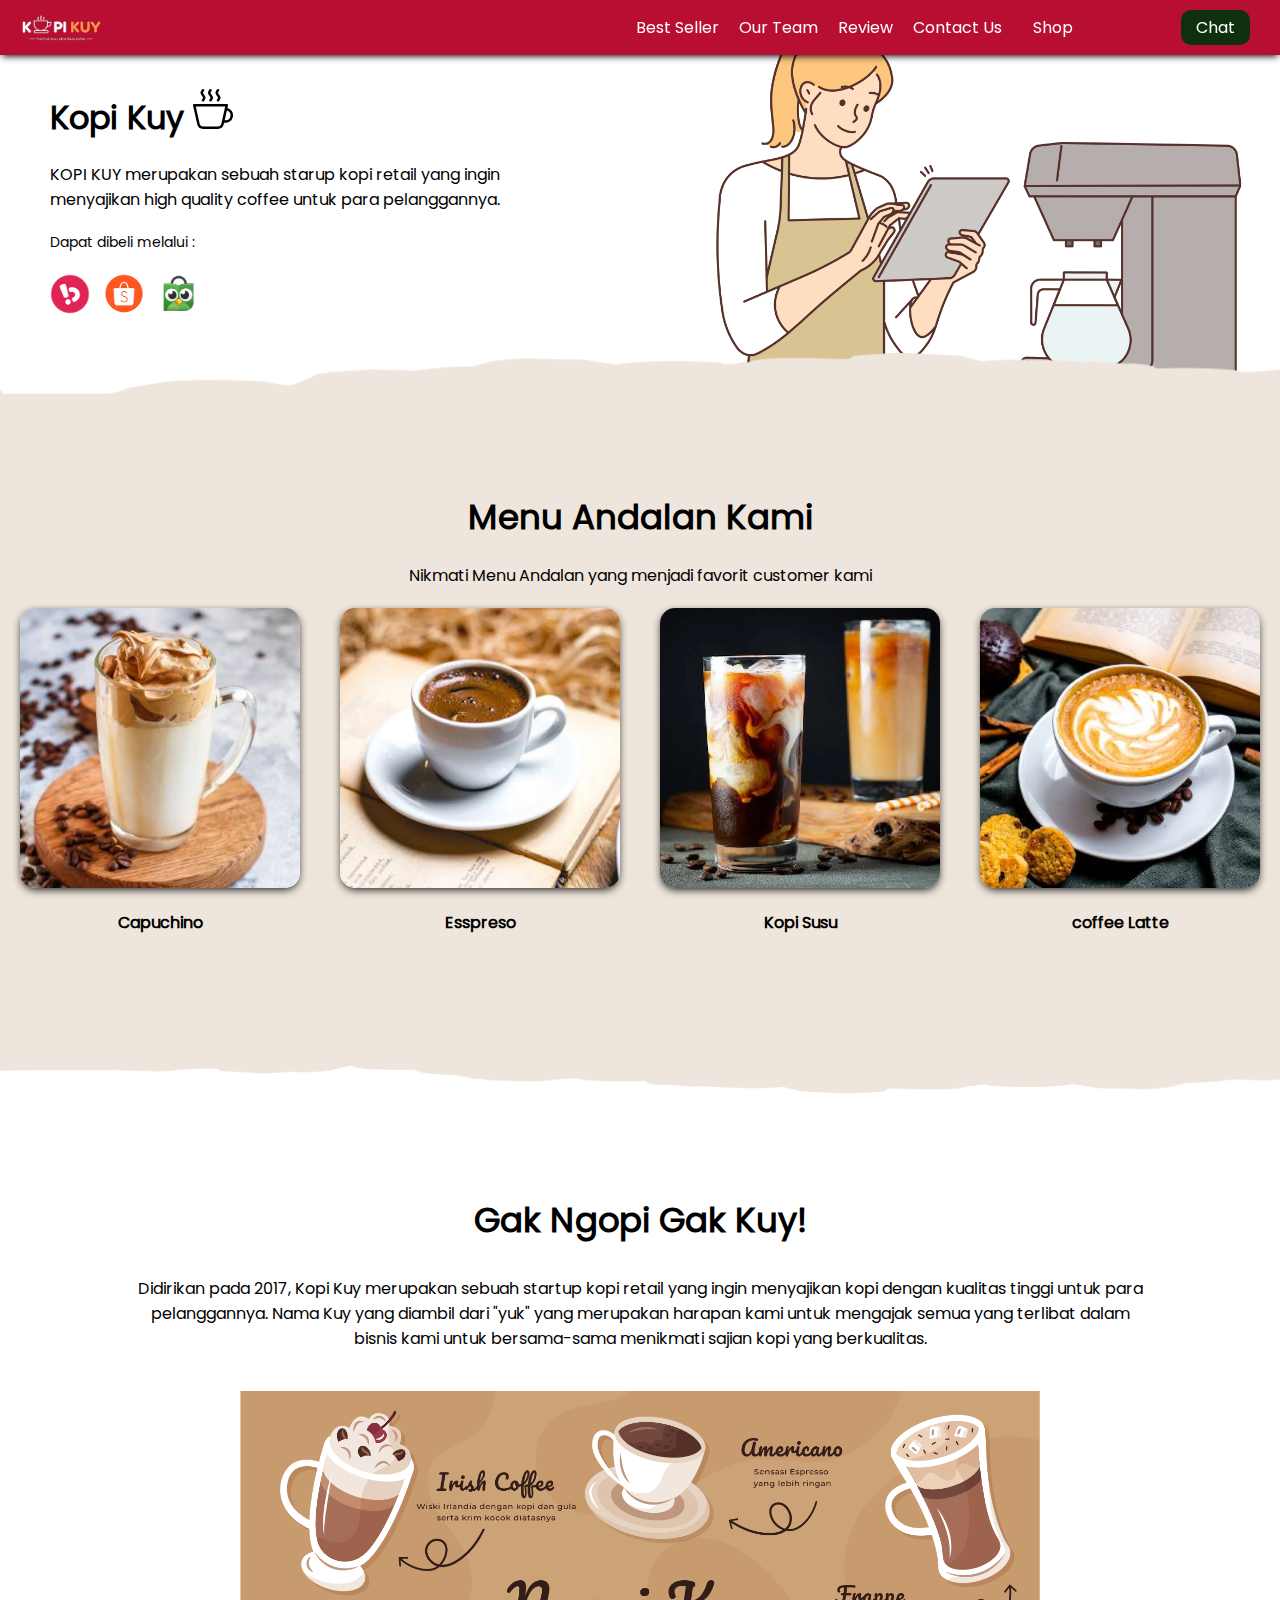
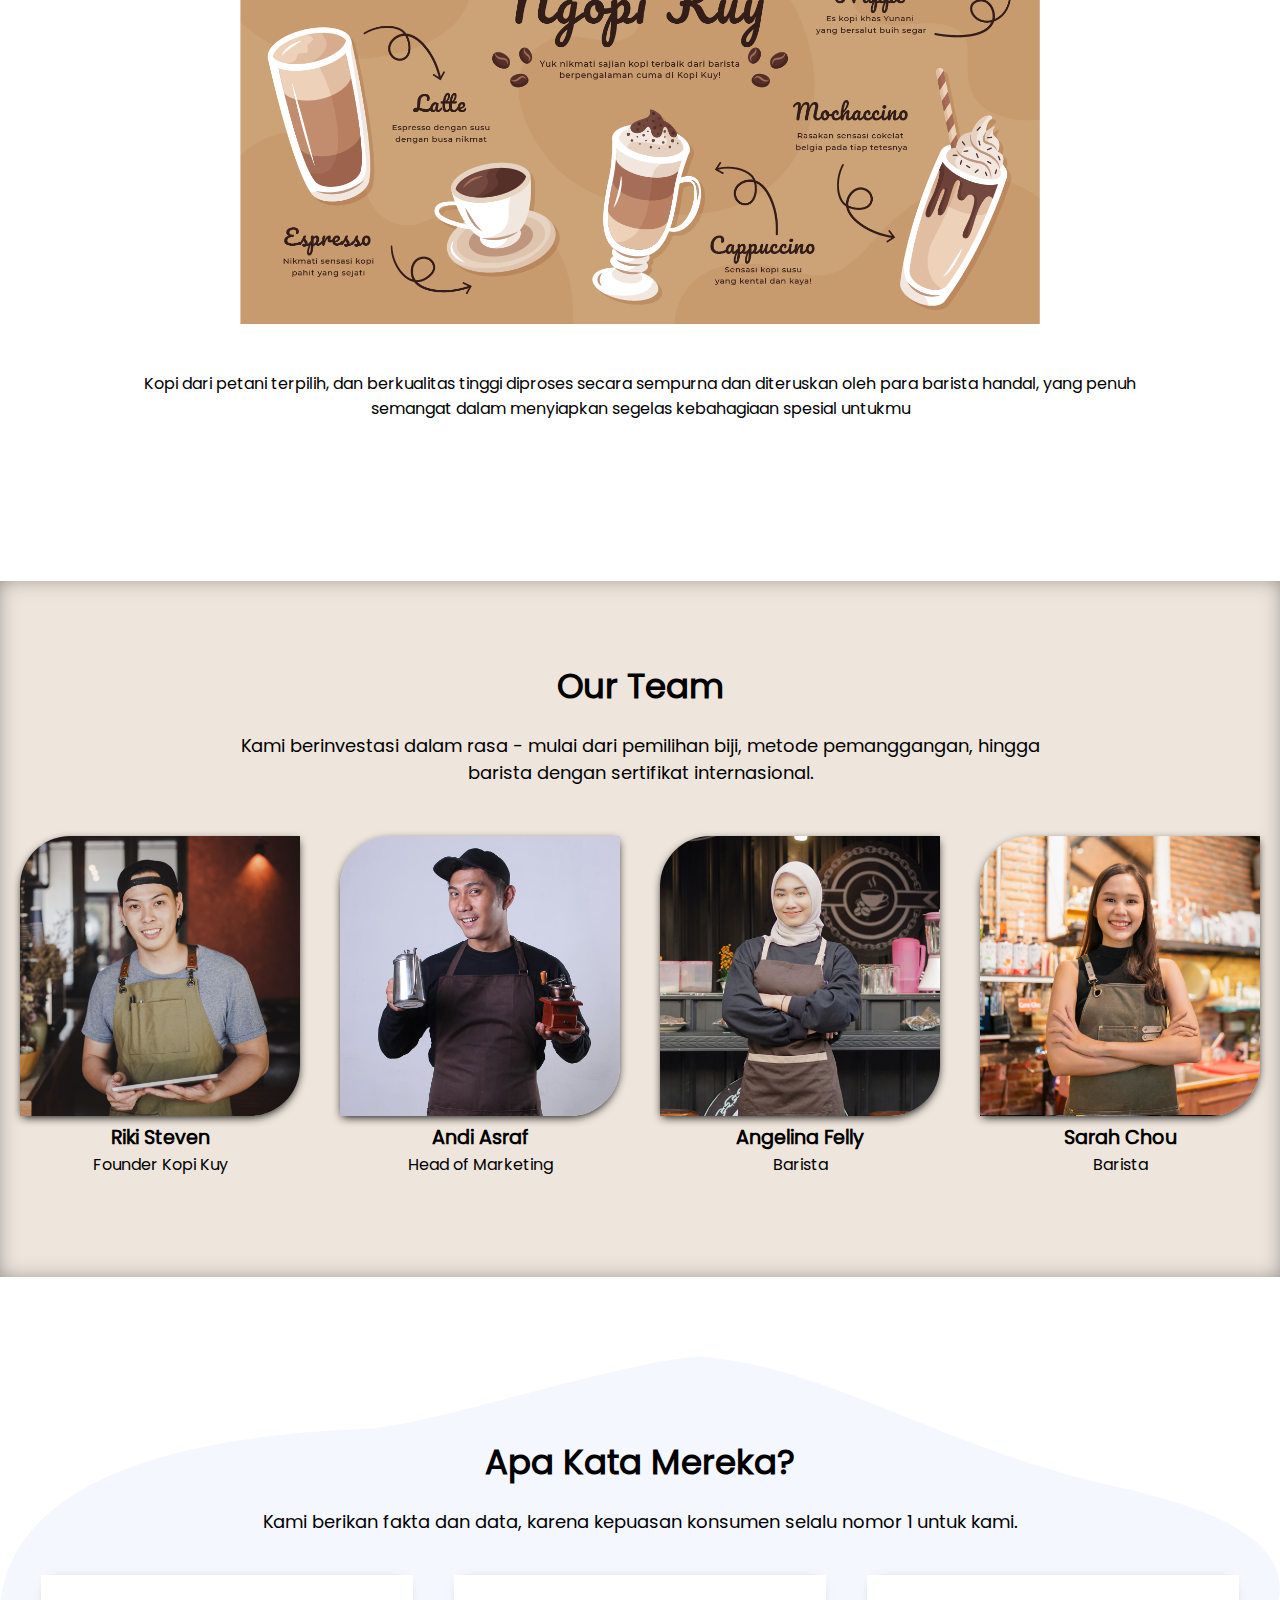
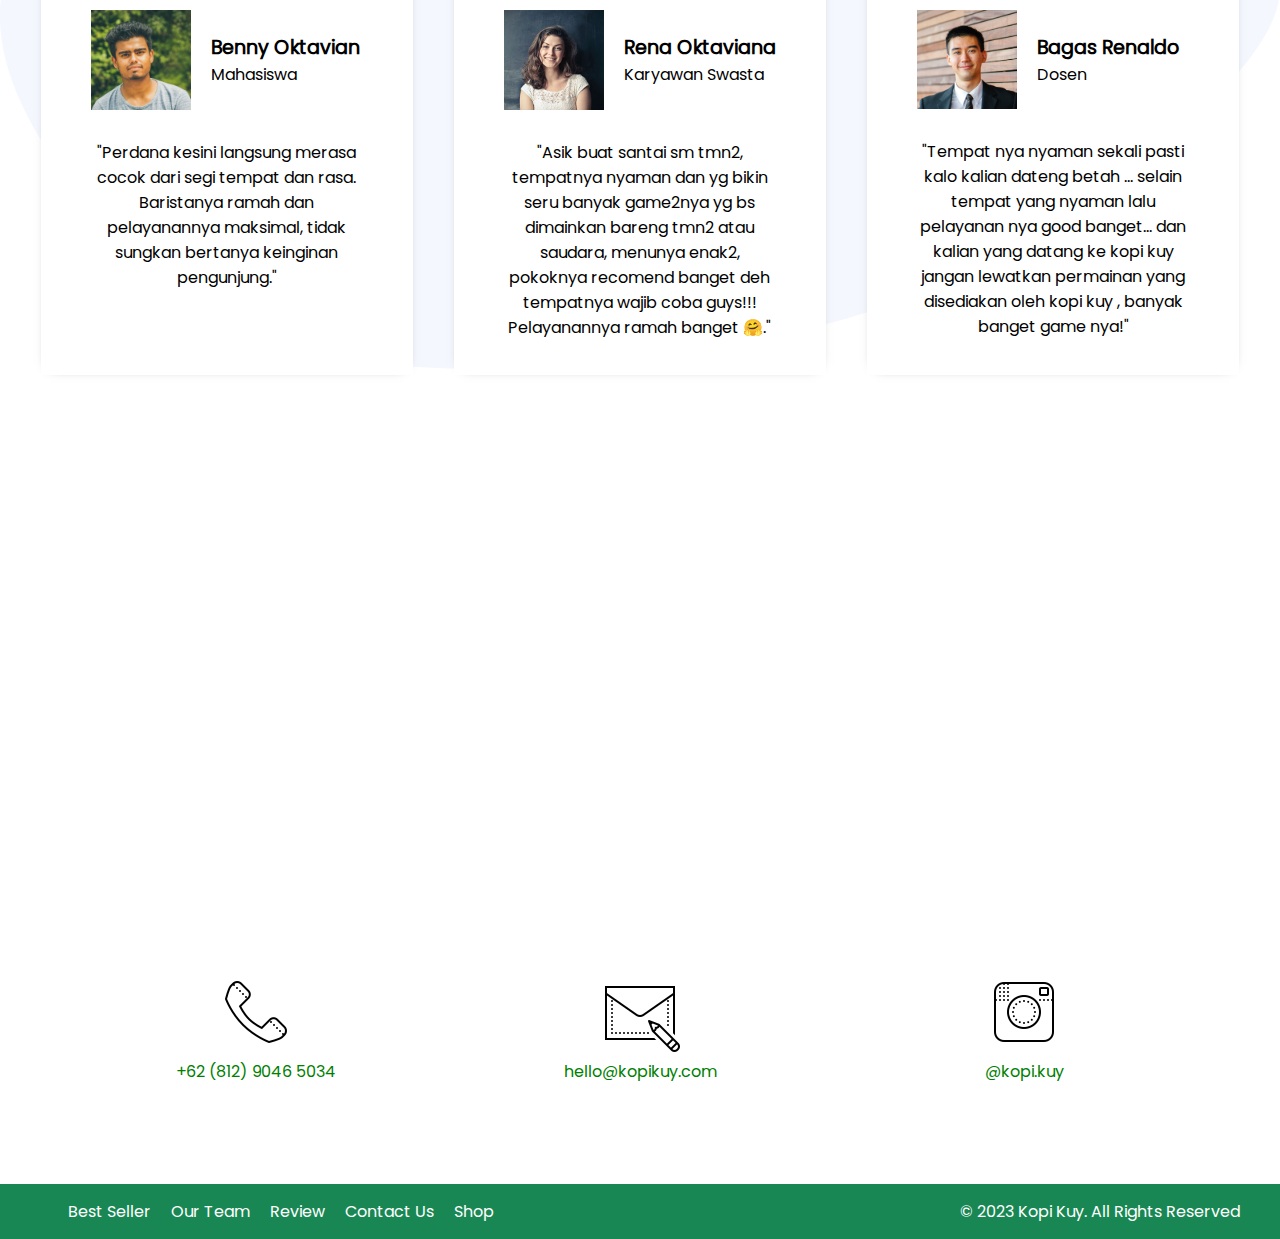
==== index.html @ 8372b451 "Add files via upload" ====
<!DOCTYPE html>
<html lang="id">

<head>
    <meta charset="UTF-8">
    <meta http-equiv="X-UA-Compatible" content="IE=edge">
    <meta name="viewport" content="width=device-width, initial-scale=1.0">
    <link rel="shortcut icon" href="images/favicon.ico" type="image/x-icon">
    <title>Website Kopi Kuy</title>
    <link rel="stylesheet" href="css/style.css">
</head>

<body>
    <nav>
        <div class="baris">
            <img class="logo" src="images/logo/logo_kuy.png">
            <div class="navigasi">
                <a href="#best-seller">Best Seller</a>
                <a href="#our-team">Our Team</a>
                <a href="#review">Review</a>
                <a href="#contact-us">Contact Us</a>
            </div>
            <a class="shop" href="produk.html">Shop</a>
            <a class="chat" href="https://wa.me/nomor_hp_anda_pakai_62" target="_blank">Chat</a>
        </div>
    </nav>

    <!--Tulis Kode Di Bawah Sini-->

<head>
    <div class="baris">
        <div class="col-kiri">

            <h1 class="judul-header">
                Kopi Kuy <img src="images/icon/icon_kopi.svg" alt="">
            </h1>

            <p class="judul-header">
                KOPI KUY merupakan sebuah starup kopi retail yang ingin menyajikan
                high quality coffee untuk para pelanggannya.
            </p>

            <p class="dapat-dibeli">
                Dapat dibeli melalui :
            </p>

            <div class="olshop">
                <img src="images/logo/logo_bukalapak.png" alt="">
                <img src="images/logo/logo_shopee.png" alt="">
                <img src="images/logo/logo_tokopedia.png" alt="">
            </div>
        
        </div>
        <img src="images/header/header5.png" alt="" class="col-kanan">
    </div>
</header>
<section id="best seller" class="best-seller">
    <h2 class="judul-best-seller">Menu Andalan Kami</h2>
    <p class="sub-judul-best-seller">Nikmati Menu Andalan yang menjadi favorit customer kami</p>

    <div class="baris">
        <div class="col-produk">
            <img src="images/produk/product_capuchino.jpg" alt="">
            <p class="nama-produk">Capuchino</p>
            </div>
        <div class="col-produk">
            <img src="images/produk/product_espresso.jpg" alt="">
            <p class="nama-produk">Esspreso</p>
            </div>
        <div class="col-produk">
            <img src="images/produk/product_kopi_susu.jpg" alt="">
            <p class="nama-produk">Kopi Susu</p>
            </div>
        <div class="col-produk">
            <img src="images/produk/product_latte.jpg" alt="">
            <p class="nama-produk">coffee Latte</p>
            </div>
        </div>
    </div>
</section>
<section id="about-us" class="about-us">
    <h2 class="judul-about-us">Gak Ngopi Gak Kuy!</h2>
    <p class="tentang-about-us">
        Didirikan pada 2017, Kopi Kuy merupakan sebuah startup kopi retail yang ingin menyajikan kopi
        dengan kualitas tinggi
        untuk para pelanggannya. Nama Kuy yang diambil dari "yuk" yang merupakan harapan kami untuk
        mengajak semua yang terlibat dalam bisnis kami untuk bersama-sama menikmati sajian kopi yang
        berkualitas.
    </p>
    <img src="images/aset_kopi_jumbo.png">
    <p class="penjelasan-about-us">
        Kopi dari petani terpilih, dan berkualitas tinggi diproses secara sempurna dan diteruskan
        oleh para barista handal,
        yang penuh semangat dalam menyiapkan segelas kebahagiaan spesial untukmu
    </p>
</section>
<section class="our-team" id="our-team">
    <h2 class="judul-team">Our Team</h2>
    <p class="subjudul-team">Kami berinvestasi dalam rasa - mulai dari pemilihan biji, metode pemanggangan,
        hingga barista dengan sertifikat internasional. </p>

    <div class="baris">
        <div class="col-team">
            <img src="images/team/team1.jpg">
            <h3>Riki Steven</h3>
            <p>Founder Kopi Kuy</p>
        </div>
        <div class="col-team">
            <img src="images/team/team2.jpg">
            <h3>Andi Asraf</h3>
            <p>Head of Marketing</p>
        </div>

        <div class="col-team">
            <img src="images/team/team3.jpg">
            <h3>Angelina Felly</h3>
            <p>Barista</p>
        </div>

        <div class="col-team">
            <img src="images/team/team4.jpg">
            <h3>Sarah Chou</h3>
            <p>Barista</p>
        </div>
    </div>
</section>

<section id="review" class="review">
    <h2 class="judul-review">Apa Kata Mereka?</h2>

    <p class="subjudul-review">Kami berikan fakta dan data, karena kepuasan konsumen selalu nomor 1 untuk kami.</p>

    <div class="baris">
        <div class="col-review">
            <div class="profile">
                <img src="images/customer/customer1.jpg">
                <div class="nama-profile">
                    <h3>Benny Oktavian</h3>
                    <p>Mahasiswa</p>
                </div>
            </div>
            <p class="testimoni">"Perdana kesini langsung merasa cocok dari segi tempat dan rasa. Baristanya ramah
                dan pelayanannya maksimal, tidak sungkan bertanya keinginan pengunjung."</p>
        </div>
        <div class="col-review">
            <div class="profile">
                <img src="images/customer/customer2.jpg">
                <div class="nama-profile">
                    <h3>Rena Oktaviana</h3>
                    <p>Karyawan Swasta</p>
                </div>
            </div>
            <p class="testimoni">"Asik buat santai sm tmn2, tempatnya nyaman dan yg bikin seru banyak game2nya yg bs
                dimainkan bareng tmn2 atau saudara, menunya enak2, pokoknya recomend banget deh
                tempatnya wajib coba guys!!! Pelayanannya ramah banget 🤗."</p>
        </div>
        <div class="col-review">
            <div class="profile">
                <img src="images/customer/customer3.jpg">
                <div class="nama-profile">
                    <h3>Bagas Renaldo</h3>
                    <p>Dosen</p>
                </div>
            </div>
            <p class="testimoni">"Tempat nya nyaman sekali pasti kalo kalian dateng betah ... selain tempat yang
                nyaman lalu pelayanan nya good banget... dan kalian yang datang ke kopi kuy jangan
                lewatkan permainan yang disediakan oleh kopi kuy , banyak banget game nya!"</p>
        </div>
    </div>
</section>

<section class="contact-us" id="contact-us">
    <iframe
        src="https://www.google.com/maps/embed?pb=!1m14!1m8!1m3!1d7932.741866032694!2d106.668581!3d-6.214715!3m2!1i1024!2i768!4f13.1!3m3!1m2!1s0x2e69f9912c7f297b%3A0xe5a3a671dae861ab!2sKopi%20kuy!5e0!3m2!1sid!2sid!4v1680617229460!5m2!1sid!2sid"
        width="100%" height="300" style="border:0;" allowfullscreen="" loading="lazy"
        referrerpolicy="no-referrer-when-downgrade"></iframe>
    <div class="baris">
        <div class="col-kontak">
            <img src="images/icon/icon_phone.png">
            <p>+62 (812) 9046 5034</p>
        </div>
        <div class="col-kontak">
            <img src="images/icon/icon_mail.png">
            <p>hello@kopikuy.com</p>
        </div>
        <div class="col-kontak">
            <img src="images/icon/icon_instagram.png">
            <a href="https://instagram.com" role="button">
                <p>@kopi.kuy</p>
            </a>
        </div>
    </div>
</section>

<footer>
    <div class="baris">
        <div class="navigasi">
            <a href="#best-seller">Best Seller</a>
            <a href="#our-team">Our Team</a>
            <a href="#review">Review</a>
            <a href="#contact-us">Contact Us</a>
            <a href="produk.html">Shop</a>
        </div>
        <p class="copyright">© 2023 Kopi Kuy. All Rights Reserved</p>
    </div>
</footer>



</body>

</html>
    <!--Kode Selesai-->

</body>

</html>
---- css/style.css ----
/* Pengaturan Global */

/* Mendaftarkan font ke dalam CSS, dan memberi nama family */
@font-face {
   font-family: 'Poppins';
   src: url(../fonts/poppins.woff2);
}

* {
   box-sizing: border-box;
   margin: 0;
   padding: 0;
}

html {
   /* agar scroll ketika klik pada navigasi menjadi halus */
   scroll-behavior: smooth;
}

body {
   /* mendaftarkan semua teks pada body menjadi family Poppins */
   font-family: 'Poppins';
}

a {
   /* menghilangkan garis bawah pada link */
   text-decoration: none;

   /* menghilangkan warna bawaan pada link */
   color: unset;
}

h2 {
   /* mengatur ukuran huruf ke 34 pixel */
   font-size: 34px;
}

h3 {
   /* mengatur ukuran huruf ke 1.2rem */
   font-size: 1.2rem;
}

h1,
h2,
h3 {
   /* mengatur tebal huruf */
   font-weight: bold;
}

img {
   /* 
      mengatur agar semua elemen img memiliki panjang maksimal 100% agar
      tidak besar gambar tidak melebihi layar ataupun pembungkus
   */
   max-width: 100%;
}

/* Navigasi */

nav {
   /* background-color mengatur warna latar belakang */
   background-color: rgb(11, 74, 248);

   /* penulisan 2 background-color seperti ini akan mengabaikan penulisan sebelumnya */
   background-color: #b80e32;

   /* box-shadow membuat efek bayangan */
   box-shadow: 0 3px 7px -2px #000;

   /* width mengatur panjang elemen */
   width: 100%;
   padding-top: 10px;
   padding-bottom: 10px;

   /* position mengatur posisi elemen, static untuk biasa, fixed untuk efek menempel */
   position: fixed;

   /* Nilai z-index semakin besar, maka elemen akan semakin di depan */
   z-index: 500;
}

/* 
   PERHATIKAN bahwa dalam mengatur elemen, nama elemen langsung ditulis
   sedangkan untuk mengatur class, dibutuhkan tanda titik (.) terlebih dulu
   img {} berarti elemen dengan tag img, 
   sedangkan .img artinya elemen dengan kelas img   
*/

.baris {
   /* 
      display: flex memiliki pengaturan yang dapat mengatur agar elemen
      di dalamnya memiliki ukuran yang fleksibel
   */
   display: flex;

   /* 
      align-items: center mengatur elemen di dalamnya rata tengah vertikal
   */
   align-items: center;

   /* 
      justify-content: center mengatur elemen di dalamnya rata tengah horizontal
   */
   justify-content: center;

   /* 
      flex-wrap: wrap mengatur agar jika panjang elemen berlebih, maka elemen
      akan otomatis diletakan di baris baru
   */
   flex-wrap: wrap;
}

section {
   /* text-align mengatur rata tulisan, bisa bernilai: left, right, center, justify */
   text-align: center;
}

.logo {
   /* height mengatur tinggi elemen */
   height: 30px;
   margin-left: 20px;
}

.navigasi {
   margin-left: auto;
   margin-right: 15px;
}

.navigasi a,
.shop {
   color: #fff;
   padding-left: 8px;
   padding-right: 8px;
}

.shop {
   margin-right: 100px;
}

.chat {
   margin-right: 30px;
   background-color: rgb(14, 48, 14);
   color: #fff;
   padding-top: 5px;
   padding-right: 15px;
   padding-bottom: 5px;
   padding-left: 15px;
   border-radius: 10px;
}


/* HEADER */


header,
section {
   /*
    padding mengatur jarak ke dalam
    pada padding dan margin ditambahkan top / right / bottom / top 
    untuk mengatur jarak masing-masing 
   */
   padding-top: 80px;
   padding-bottom: 80px;

   /* margin mengatur jarak ke luar */
   margin-bottom: 80px;
}

/* penulisan CSS dapat digabung dengan beberapa elemen */
.col-kiri,
.col-kanan {
   /* width mengatur panjang elemen. 50% artinya setengah ukuran pembungkus */
   width: 50%;
}

.col-kiri {
   padding-left: 50px;
   padding-right: 120px;
}

.judul-header {
   margin-bottom: 20px;
}

.subjudul-header {
   /* font-size digunakan untuk mengatur ukuran huruf */
   font-size: 18px;
}

.dapat-dibeli {
   margin-top: 20px;
   margin-bottom: 20px;
   font-size: 14px;
}

.olshop img {
   width: 40px;

   /* height digunakan untuk mengatur tinggi elemen */
   height: auto;
   margin-right: 10px;
}

/* Best Seller */

.best-seller {
   position: relative;

   /* background-color mengatur warna latar belakang elemen */
   background-color: #EEE6DC;
}

/* 
terkait position, after, dan before memerlukan pemahaman mendalam
terkait layout pada CSS untuk dapat memahami secara penuh 
*/

.best-seller::before,
.best-seller::after {
   position: absolute;
   content: "";
   width: 100%;
   height: 76px;

   /* background-image untuk menambahkan gambar sebagai background */
   background-image: url(../images/garis-atas.png);

   /*background-size agar gambar latar menyesuaikan tinggi / panjang elemen */
   background-size: cover;

   top: -60px;
   left: 0;
}

.best-seller::after {
   height: 60px;
   background-image: url(../images/garis-bawah.png);
   top: unset;
   bottom: -60px;
}

.judul-best-seller {
   margin-bottom: 20px;
}

.subjudul-best-seller {
   font-size: 18px;
   margin-bottom: 40px;
}

.col-produk {
   /* 
      Penulisan padding dan margin seperti padding:20px ini penulisan singkat 
      yang berarti top, right, bottom, left nilainya sama, yaitu 20px 
   */
   padding: 20px;
   width: 25%;
}

.col-produk img {
   /* transition membuat animasi transisi dari perubahan style, 0.3s berarti 0.3 detik */
   transition: all 0.3s ease;

   /* border-radius  Membuat sudut membulat */
   border-radius: 15px;

   /* box-shadow membuat efek bayangan */
   box-shadow: 0 3px 10px -2px #000;
}

/* :hover akan dijalankan saat mouse ada di atas elemen */
.col-produk img:hover {

   /* membuat transformasi, bisa berupa scale(1.05), rotate(180deg), translateY(-50px), dsb */
   transform: scale(0.9);
   border-radius: 50%;
}

.nama-produk {
   margin-top: 15px;
   font-weight: bold;
}

/* About US */

.about-us {
   /* max-width: 80%; mengatur panjang maksimal elemen tidak boleh melebihi 80% layar */
   max-width: 80%;

   /* margin-left dan margin-right auto akan membuat posisi elemen berada di tengah */
   margin-left: auto;
   margin-right: auto;
}

.judul-about-us {
   margin-bottom: 30px;
}

/* 
   penulisan .about-us img {} berarti mengatur elemen img 
   yang ada di dalam elemen dengan kelas about-us 
   harap perhatikan .about-us dan image dipisahkan spasi
   penulisan class diawali titik (.) penulisan elemen tidak
*/
.about-us img {
   /* 
      Penulisan width: 800px dan max-width: 100% mengatur agar
      elemen memiliki panjang 800px namun tidak boleh melebihi 100% ukuran layar
   */
   width: 800px;
   max-width: 100%;
}

.tentang-about-us {
   margin-bottom: 40px;
}

.penjelasan-about-us {
   margin-top: 40px;
}

/* OUR TEAM */

.our-team {
   background-color: #EEE6DC;
   box-shadow: inset 0px 0px 23px -6px #707070;
}

.judul-team {
   margin-bottom: 20px;
}

.subjudul-team {
   margin-bottom: 30px;
   font-size: 18px;
   width: 800px;
   max-width: 90%;
   margin-left: auto;
   margin-right: auto;
}

.col-team {
   width: 25%;
   padding: 20px;
}

.col-team img {
   box-shadow: 0 3px 10px -2px #000;
   border-radius: 50px 0px 50px 0px;
}


/* REVIEW */

.review {
   background-image: url(../images/bg-review.svg);
   /* 
      background-size: contain;
      membuat gambar latar belakang tidak terpotong
   */
   background-size: contain;

   /* 
      background-repeat: no-repeat;
      membuat gambar latar belakang tidak diulang (duplikat)
   */
   background-repeat: no-repeat;
   padding-left: 20px;
   padding-right: 20px;
}

.judul-review {
   margin-bottom: 20px;
}

.subjudul-review {
   margin-bottom: 40px;
   font-size: 18px;
}

.review .baris {
   justify-content: space-around;
   /* align-items: stretch; membuat tinggi elemen di dalam .review .baris seragam */
   align-items: stretch;
}

.col-review {
   width: 30%;
   padding: 35px 50px;
   box-shadow: 0px 0px 12px -10px #000;
   background-color: #fff;
}

.profile {
   display: flex;
   margin-bottom: 30px;
   align-items: center;
}

/* mengatur elemen img yang ada di dalam class(.) profile */
.profile img {
   width: 100px;
   margin-right: 20px;
}

.profile .nama-profile {
   text-align: left;
}

/* CONTACT US */
.contact-us {
   margin-bottom: 20px;
}

.col-kontak {
   width: 30%;
   margin-top: 50px;
   /* color mengatur warna tulisan */
   color: green;
}

/* FOOTER */

footer {
   background-color: #198754;
   padding-top: 15px;
   padding-bottom: 15px;
   color: #fff;
   padding-right: 40px;
   padding-left: 40px;
}

footer .navigasi {
   margin-left: 20px;
   margin-right: auto;
}

/* UNTUK RESPONSIF DI BAWAH */

@media (max-width:800px) {

   .navigasi {
      display:none;
   }
   
   .logo {
      mragin-right:auto;
   }

   .shop {
      margin-right: 35px;
      colour: red;
   }

   .col-kiri {
      width : 100% ;
      text-align: center;
      padding: 20px ;
   }

   .col-kanan {
      width: 100%;
   }
   
   .col-produk {
      width : 50%;
   }

   .col-team {
      width : 50%;
   }

   .col-review {
      width : 100% ;
      margin-bottom ; 30px;
   }

   .col-kontak {
      width : 50px;
   }
}
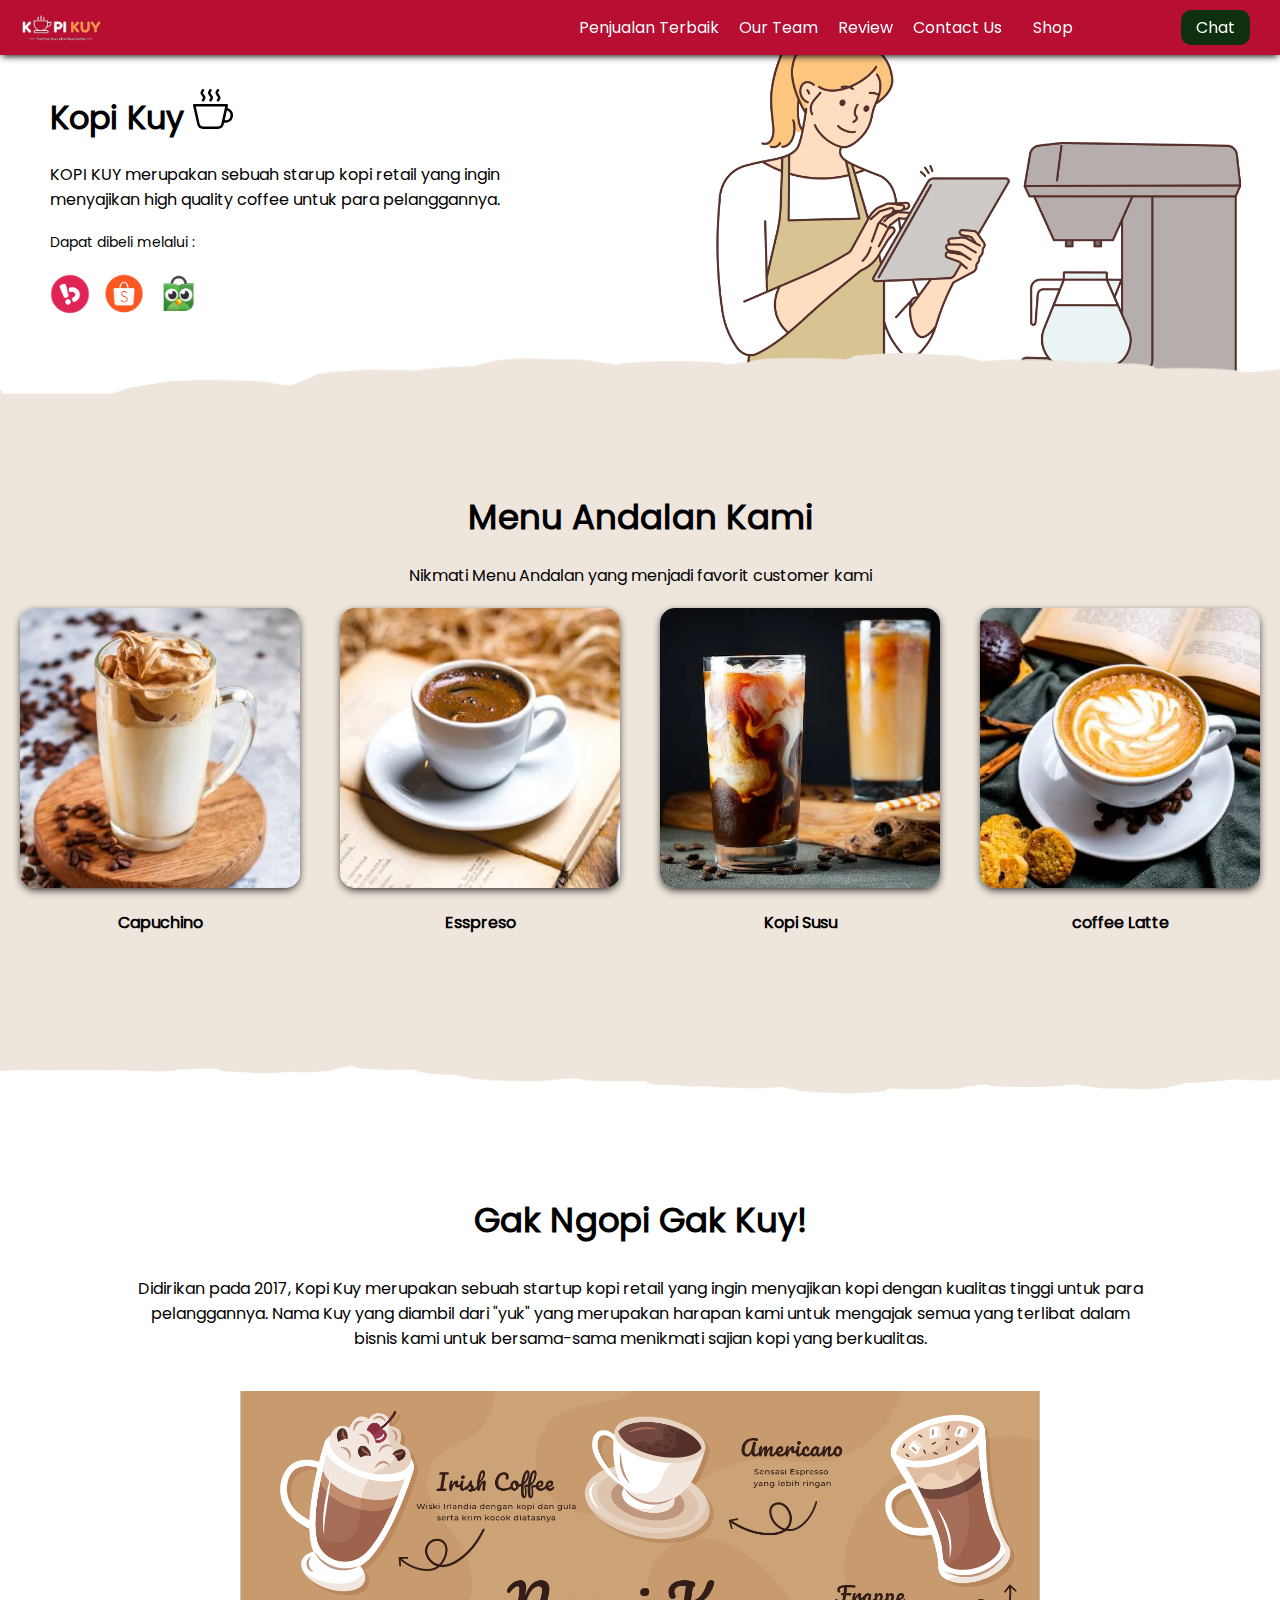
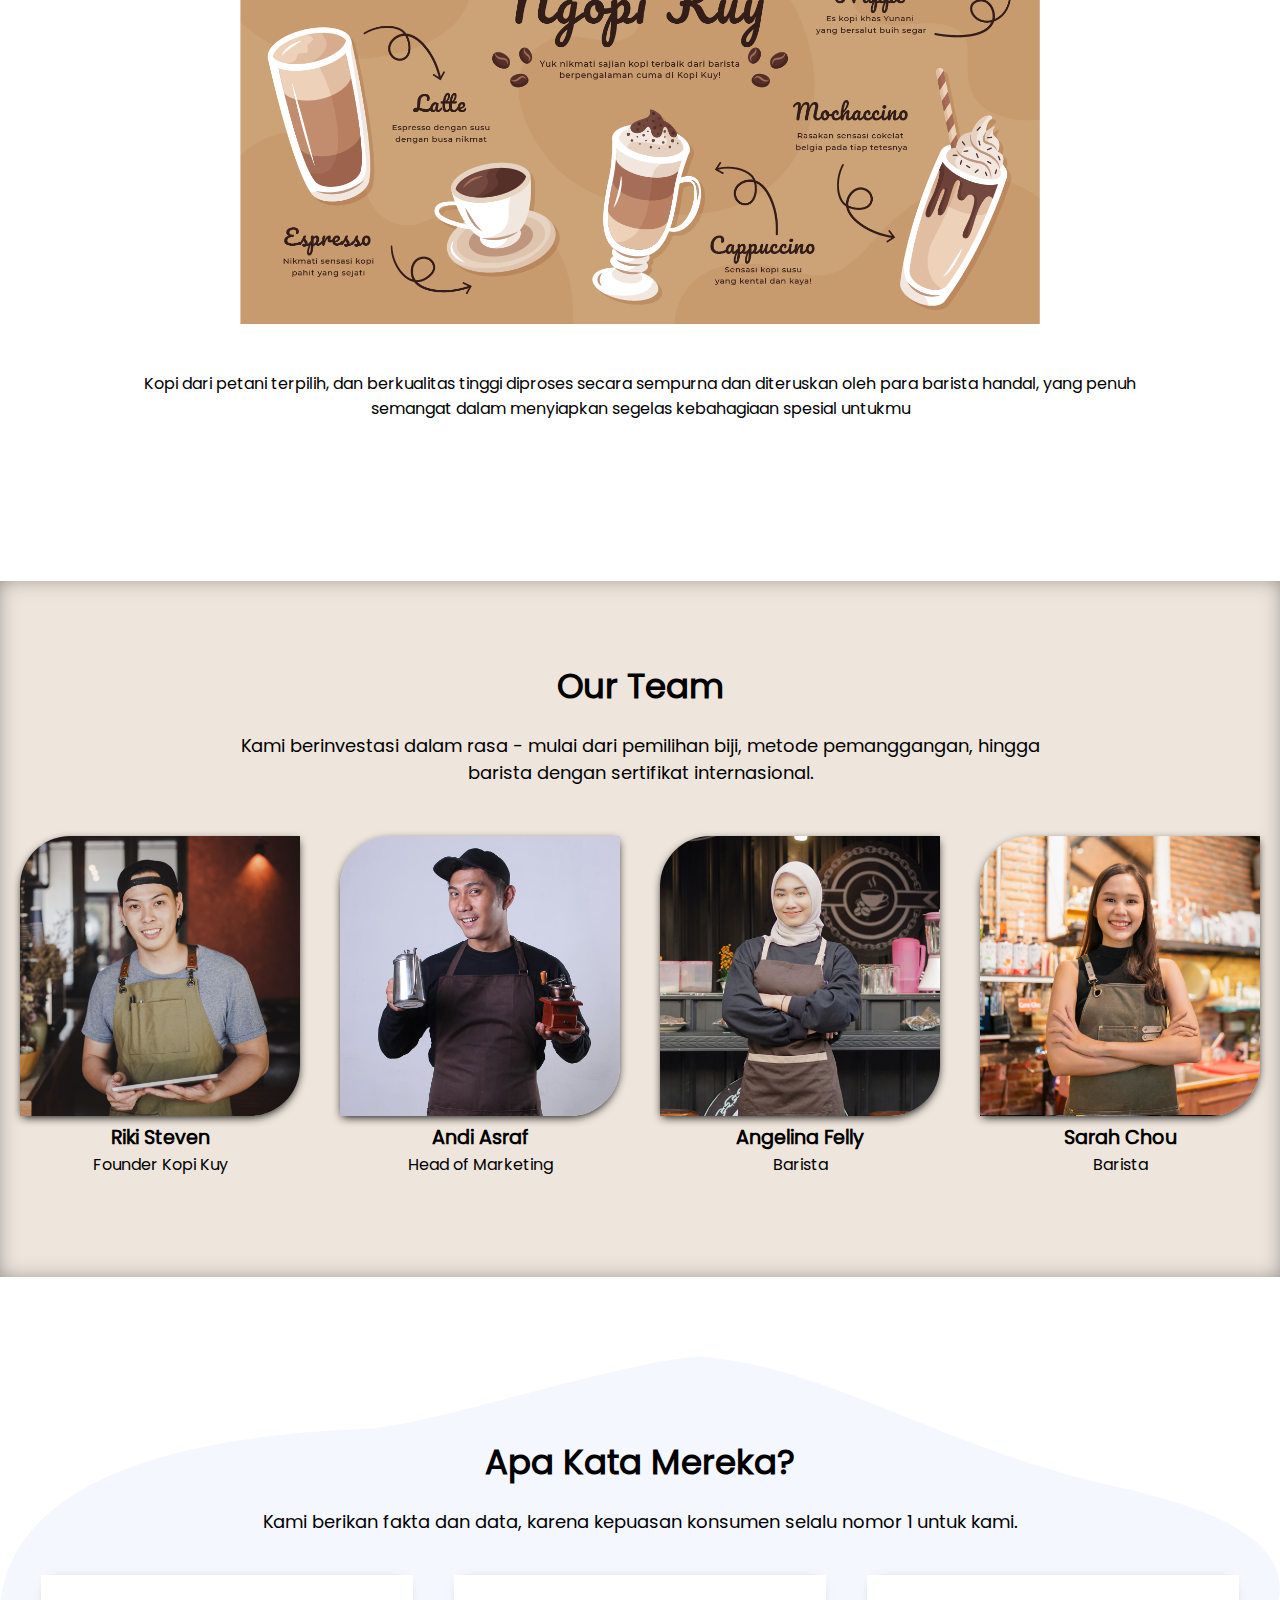
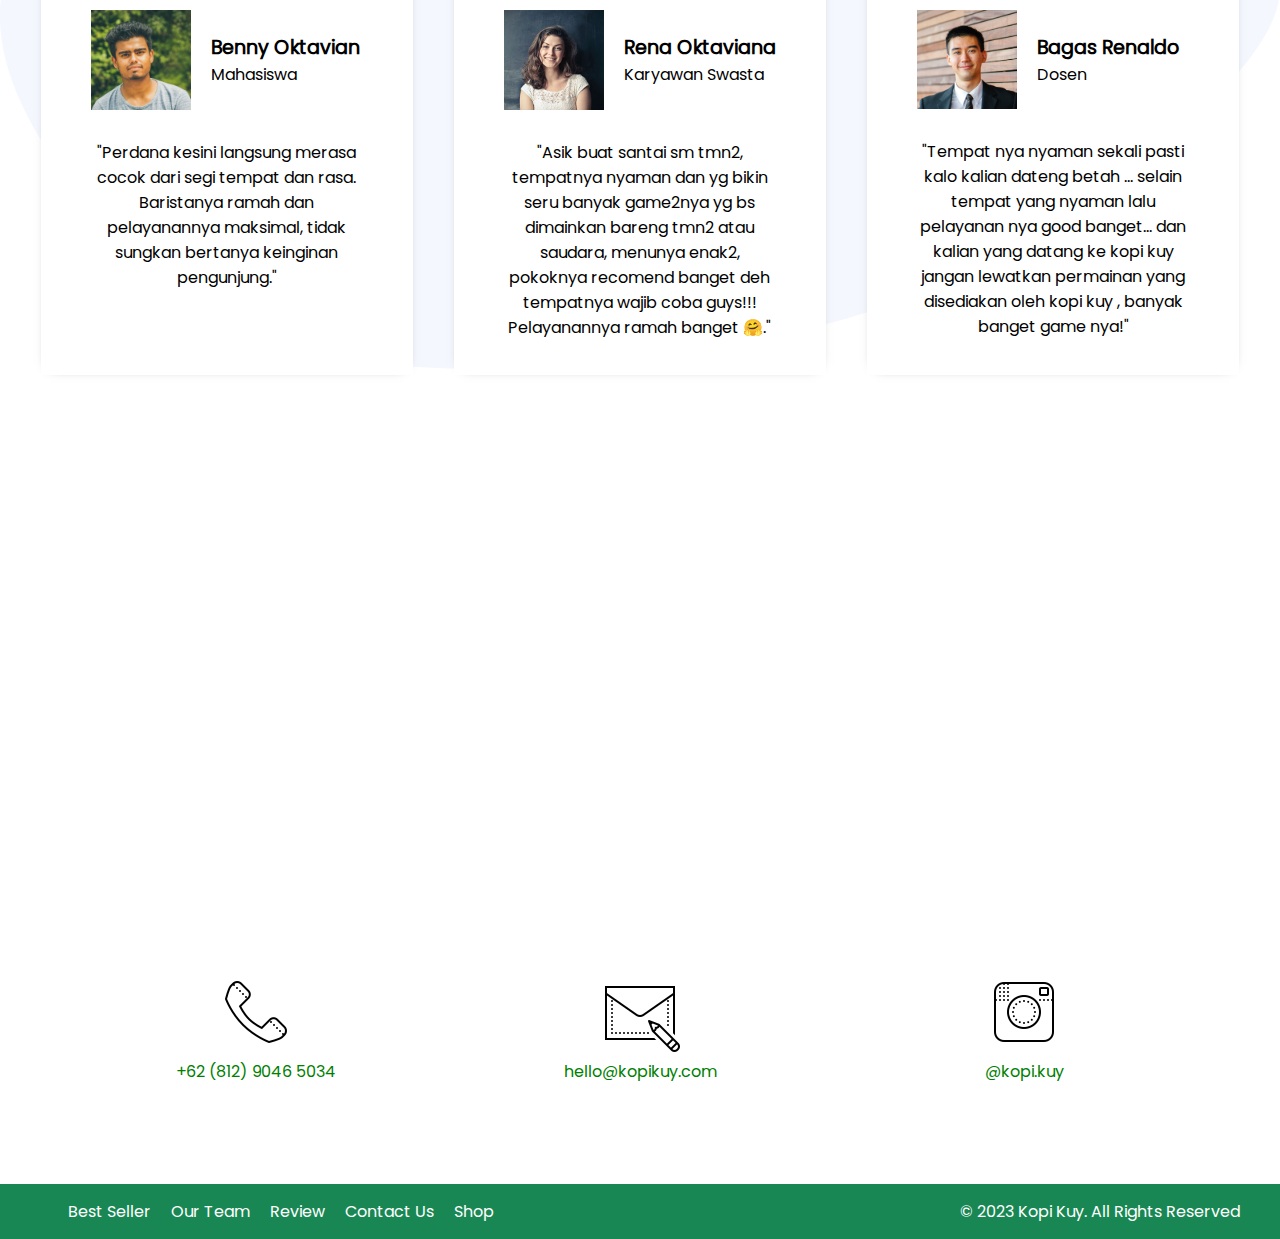
==== commit 1a21f58a: "Penjualan Terbaik" ====
--- a/index.html
+++ b/index.html
@@ -15,7 +15,7 @@
         <div class="baris">
             <img class="logo" src="images/logo/logo_kuy.png">
             <div class="navigasi">
-                <a href="#best-seller">Best Seller</a>
+                <a href="#best-seller">Penjualan Terbaik</a>
                 <a href="#our-team">Our Team</a>
                 <a href="#review">Review</a>
                 <a href="#contact-us">Contact Us</a>
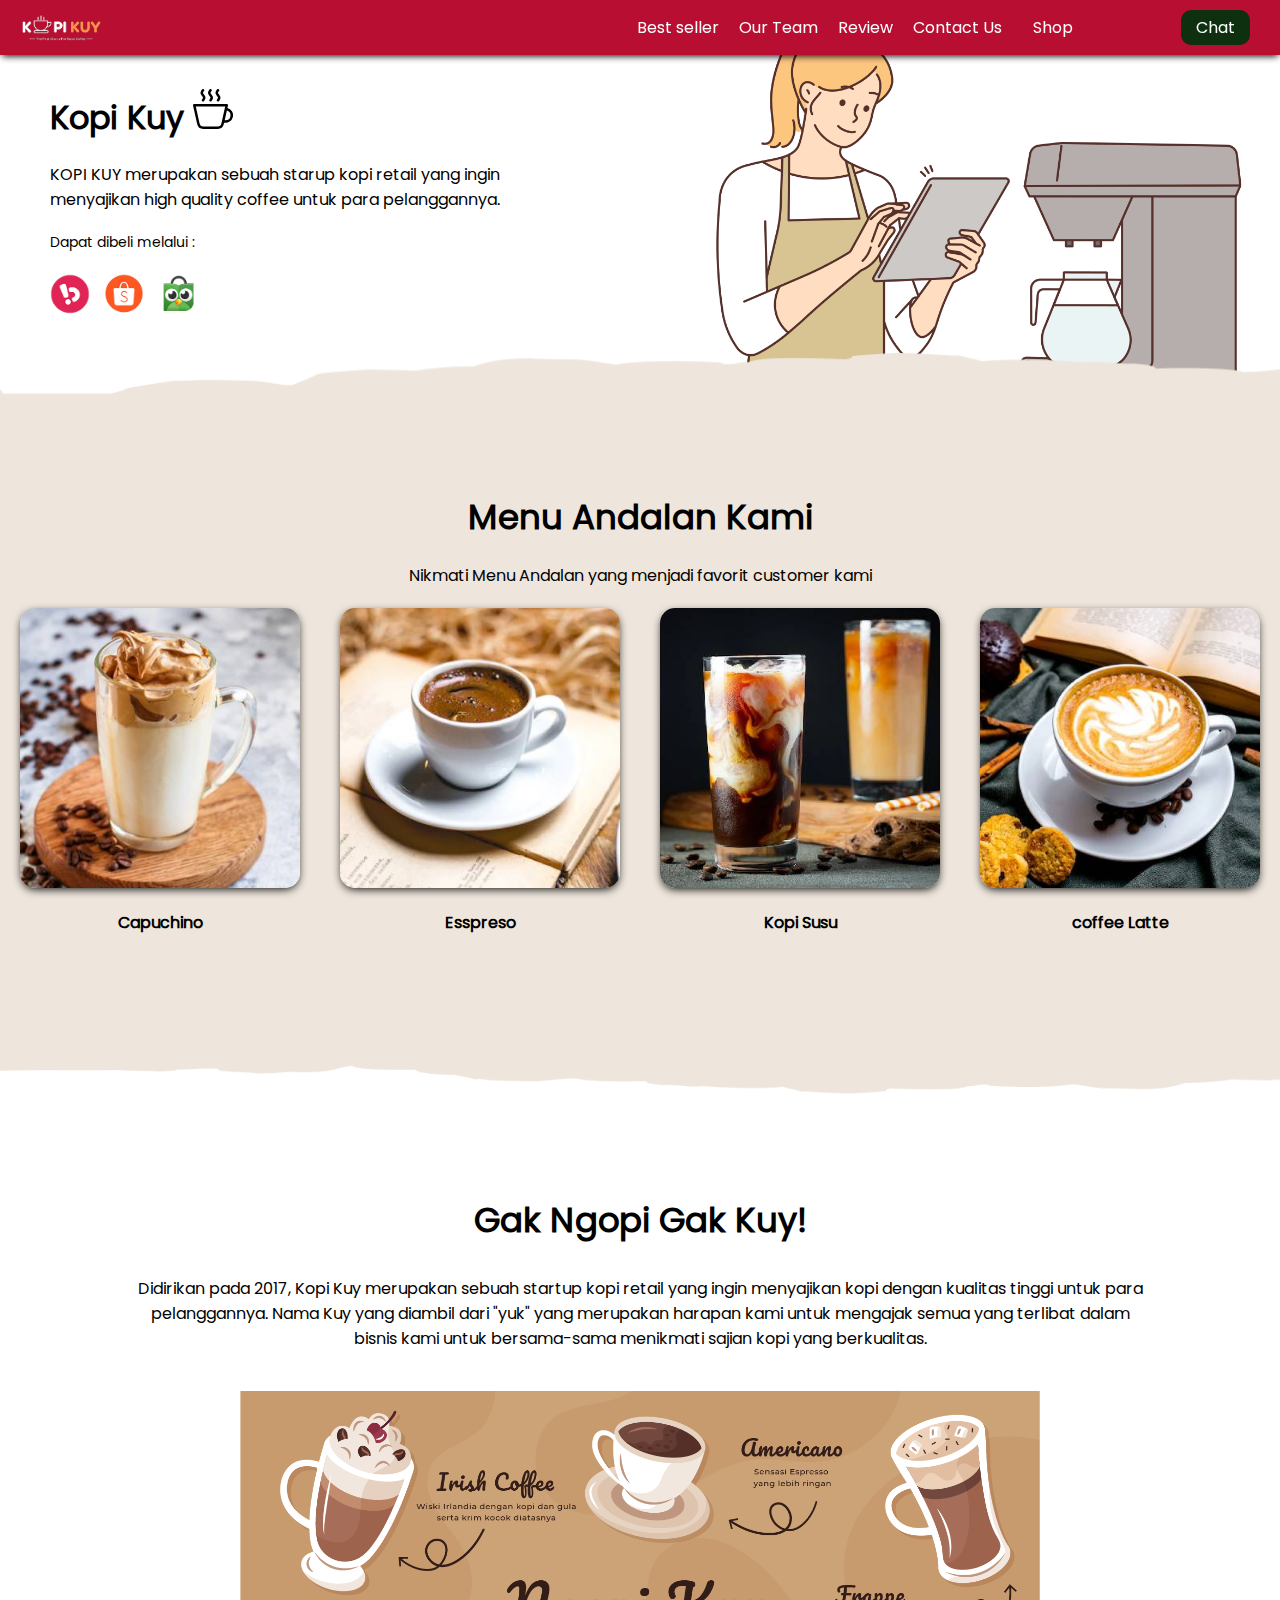
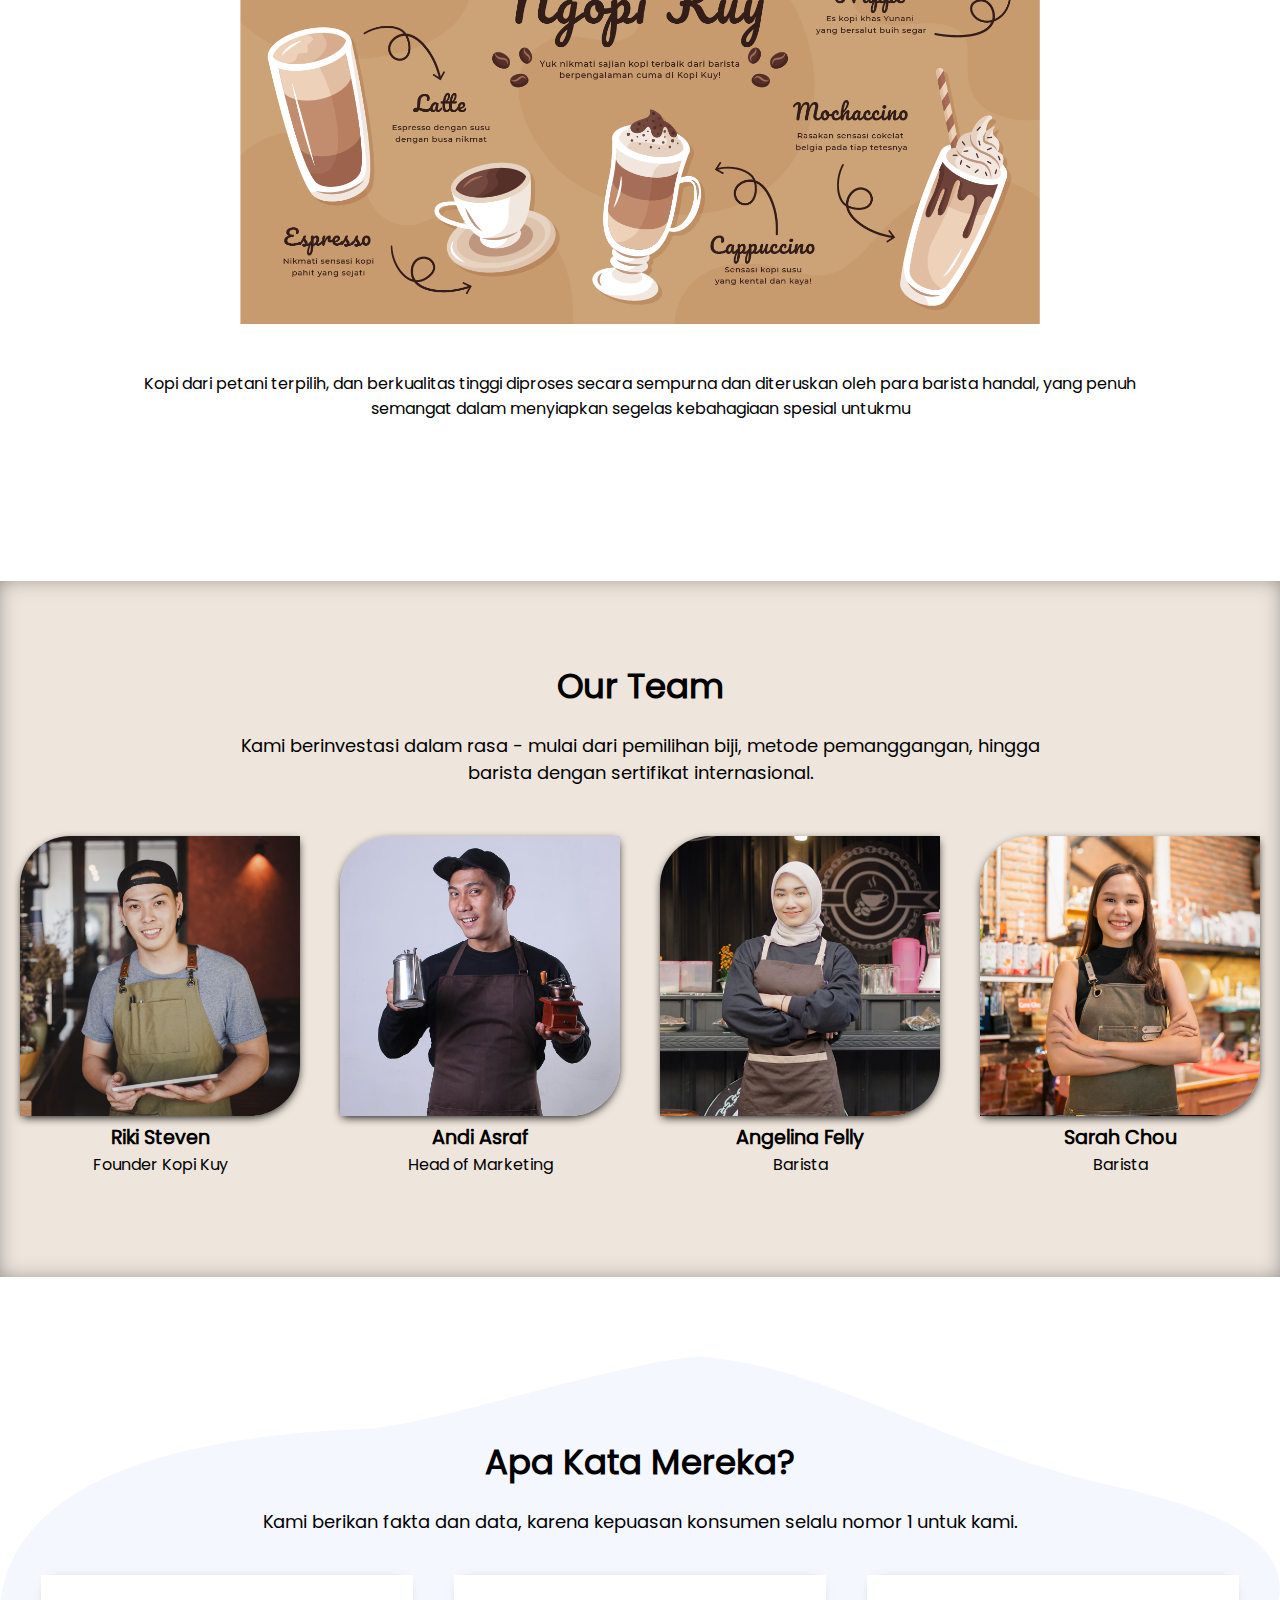
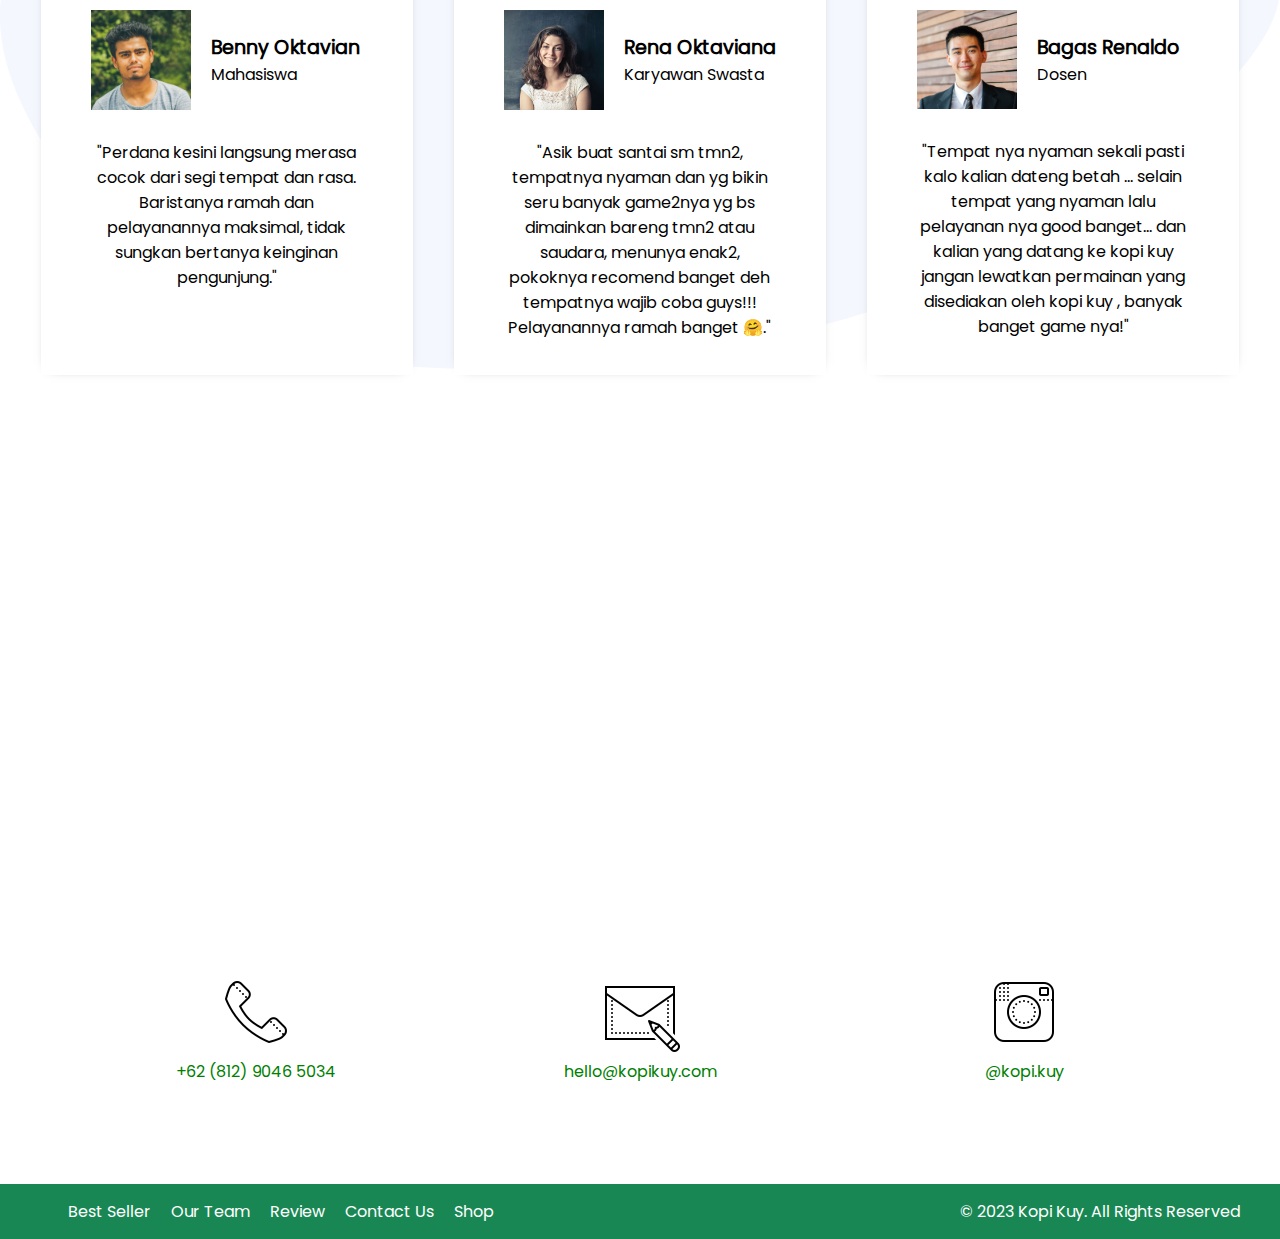
==== commit df856426: "Best seller" ====
--- a/index.html
+++ b/index.html
@@ -15,7 +15,7 @@
         <div class="baris">
             <img class="logo" src="images/logo/logo_kuy.png">
             <div class="navigasi">
-                <a href="#best-seller">Penjualan Terbaik</a>
+                <a href="#best-seller">Best seller</a>
                 <a href="#our-team">Our Team</a>
                 <a href="#review">Review</a>
                 <a href="#contact-us">Contact Us</a>
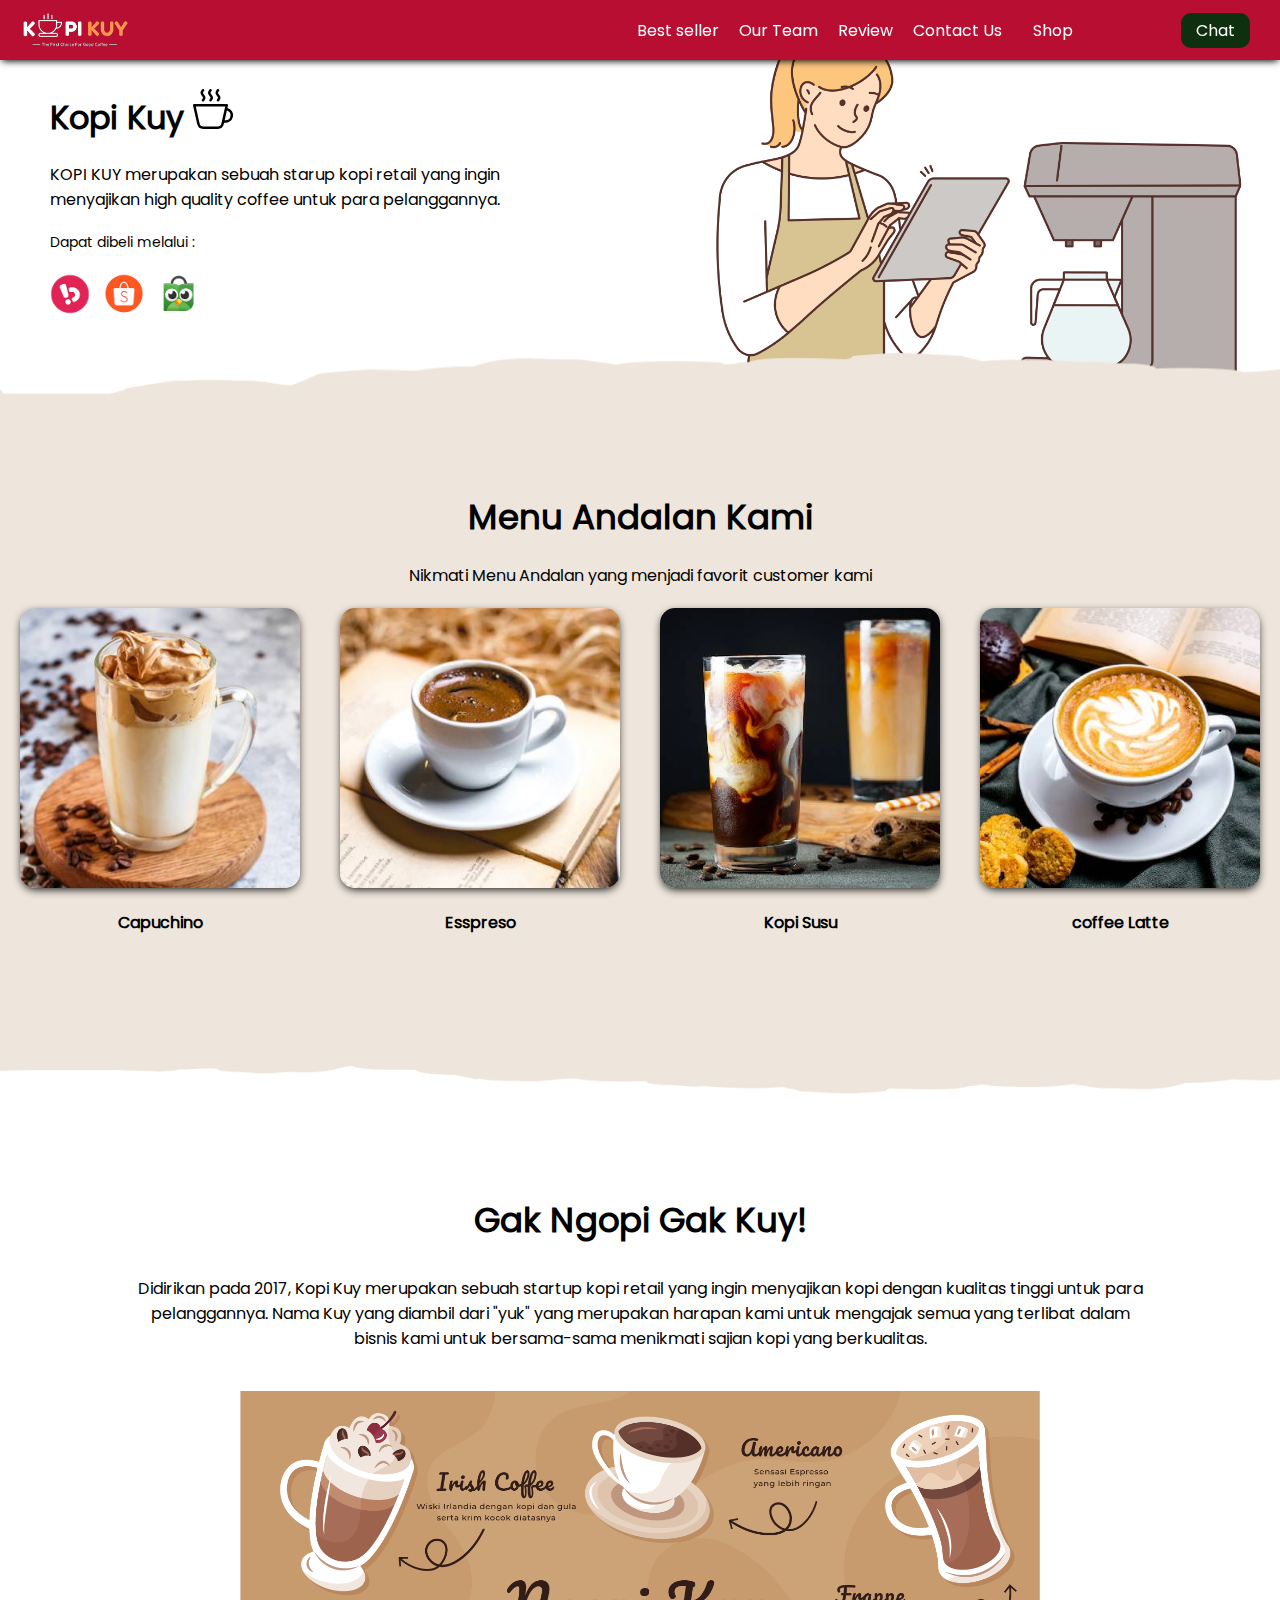
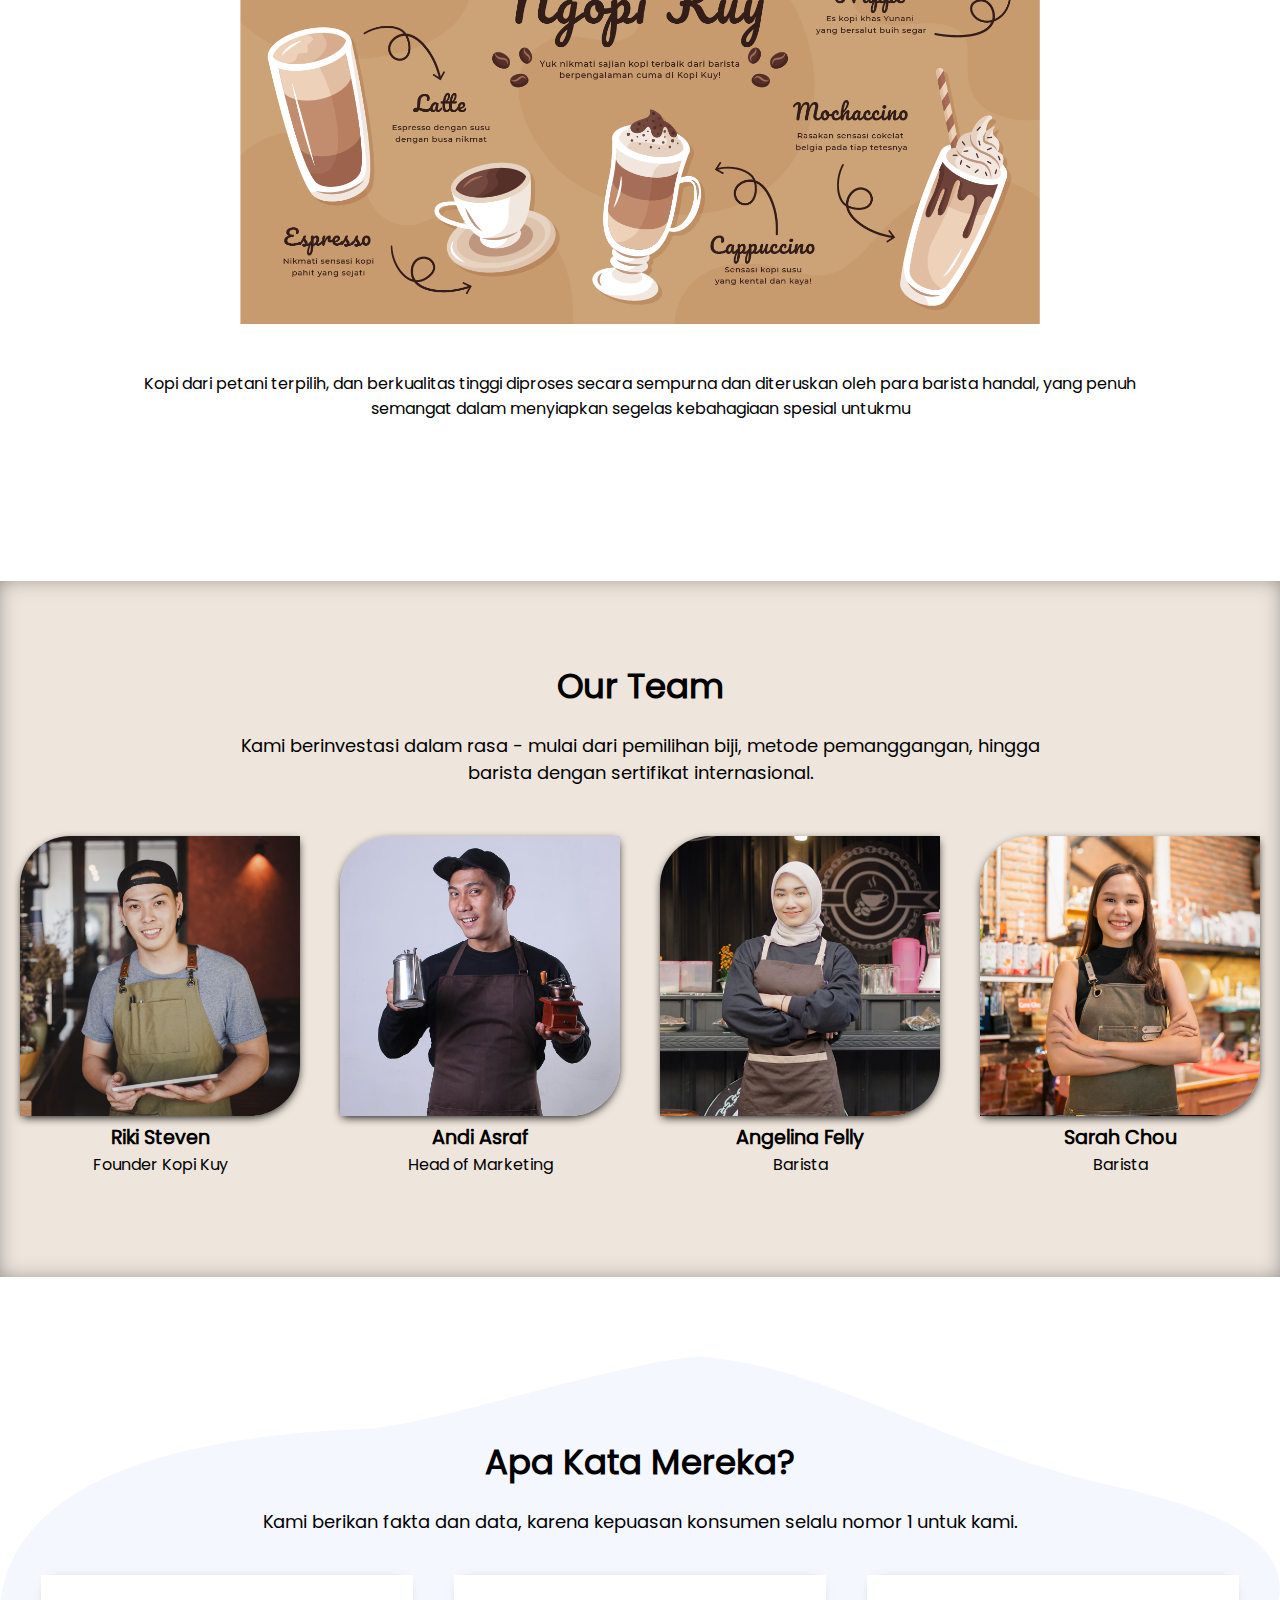
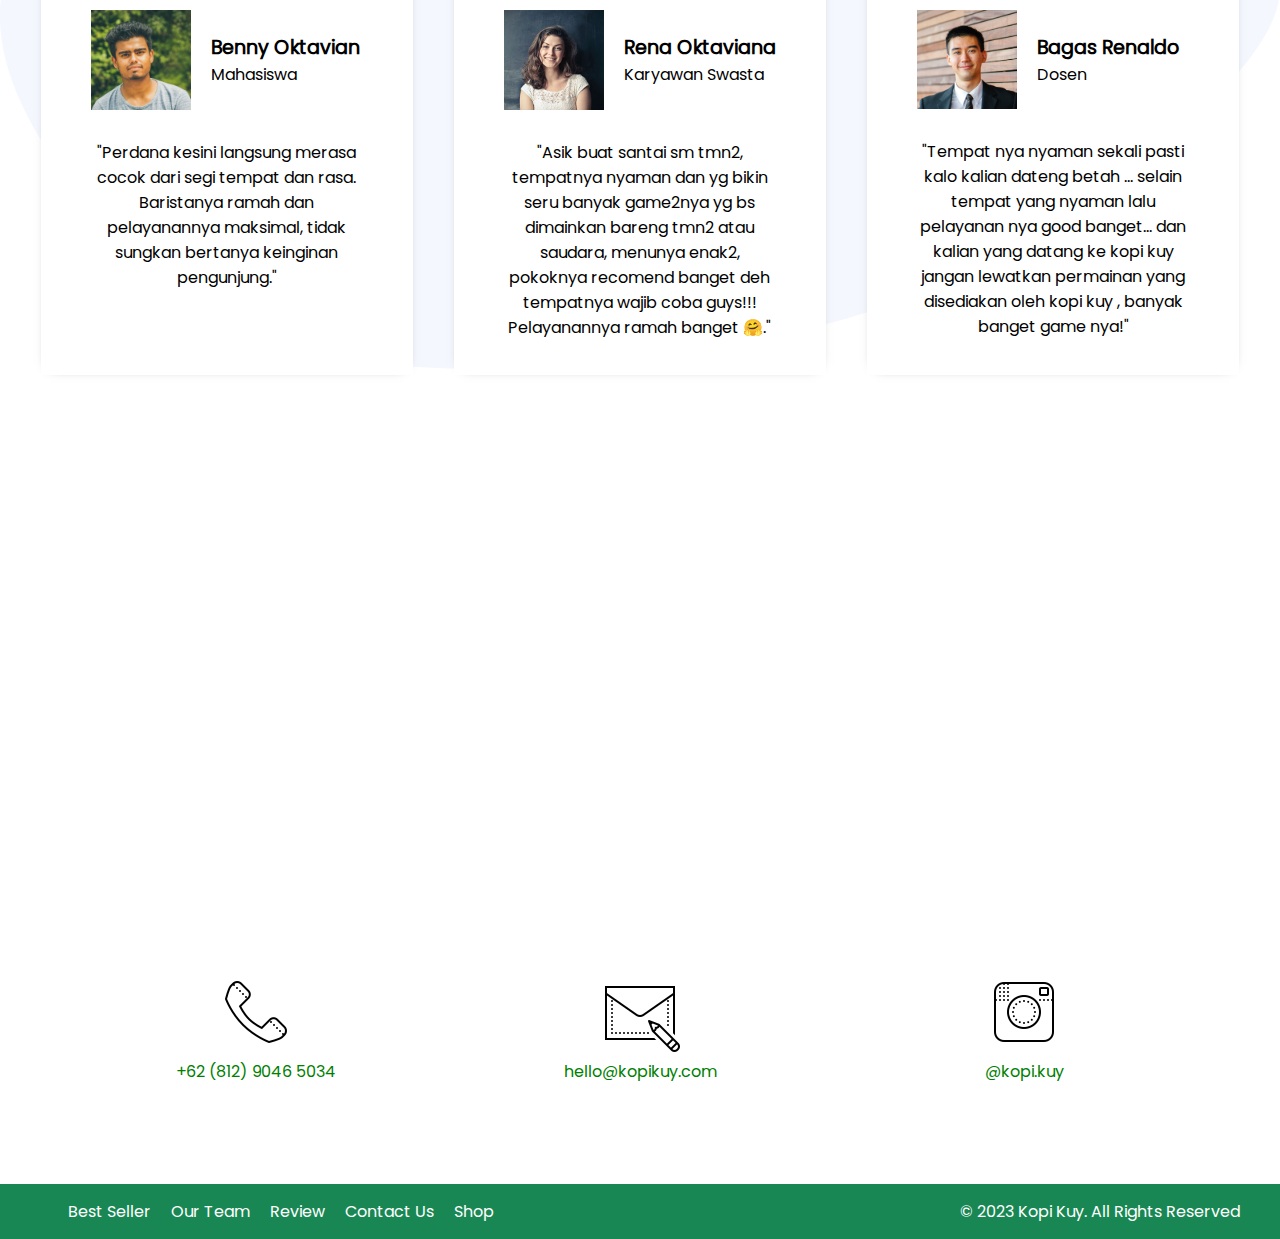
==== commit d5a4451b: "<class="col-kanan"></class>" ====
--- a/index.html
+++ b/index.html
@@ -15,13 +15,14 @@
         <div class="baris">
             <img class="logo" src="images/logo/logo_kuy.png">
             <div class="navigasi">
+                <class="col-kanan"></class>
                 <a href="#best-seller">Best seller</a>
                 <a href="#our-team">Our Team</a>
                 <a href="#review">Review</a>
                 <a href="#contact-us">Contact Us</a>
             </div>
             <a class="shop" href="produk.html">Shop</a>
-            <a class="chat" href="https://wa.me/nomor_hp_anda_pakai_62" target="_blank">Chat</a>
+            <a class="chat" href="https://wa.me/6285703174668" target="_blank">Chat</a>
         </div>
     </nav>
 
--- a/css/style.css
+++ b/css/style.css
@@ -117,7 +117,7 @@
 
 .logo {
    /* height mengatur tinggi elemen */
-   height: 30px;
+   height: 40px;
    margin-left: 20px;
 }
 
